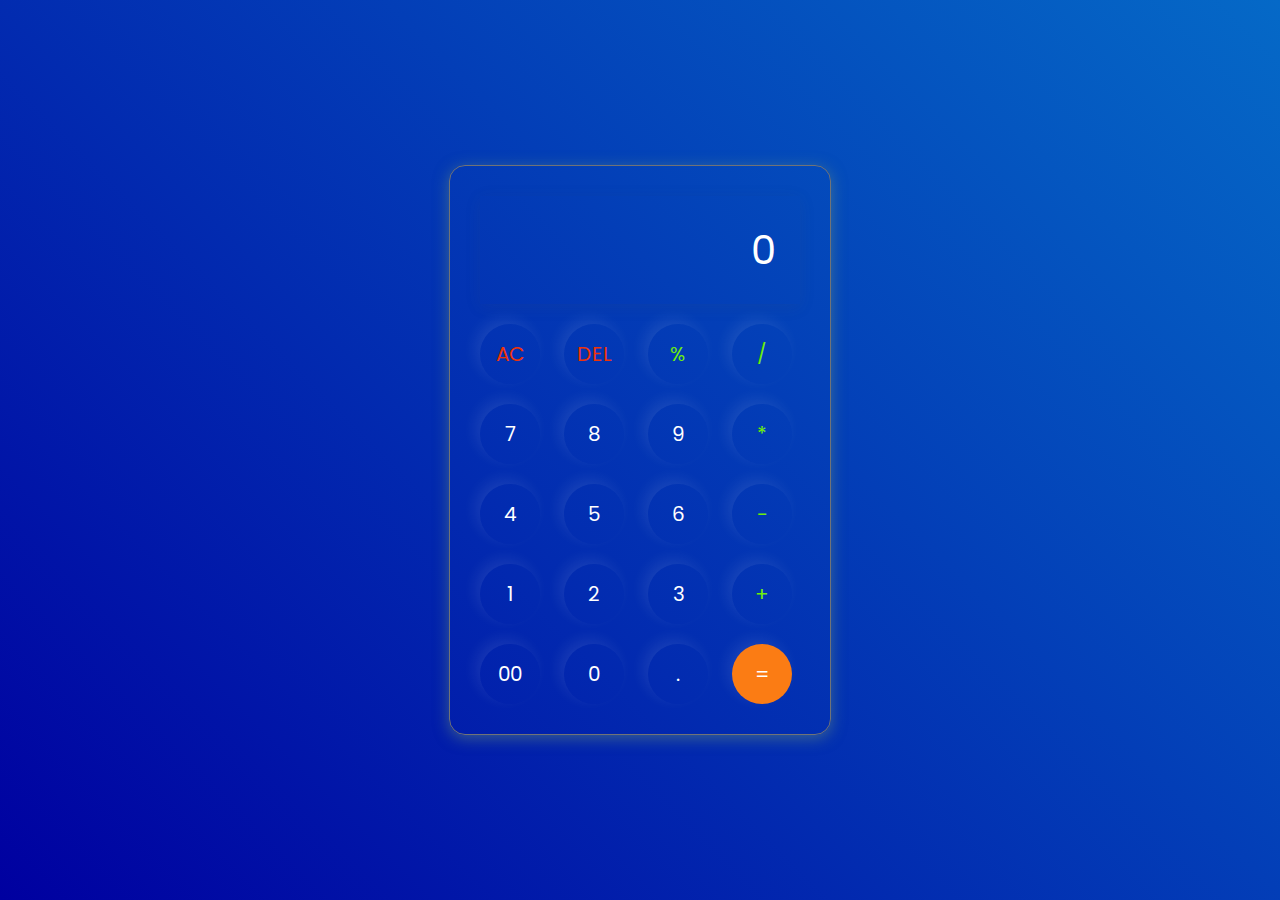
==== index.html @ c2c16732 "Calculator" ====
<!DOCTYPE html>
<html lang="en">
<head>
    <meta charset="UTF-8">
    <meta name="viewport" content="width=device-width, initial-scale=1.0">
    <link rel="stylesheet" href="style.css">
    <title>Calculator | Fahad Khan</title>
</head>
<body>
    <div class="calculator">
        <input type="text" placeholder="0" id="inputBox">
        <div>
            <button class="remove">AC</button>
            <button class="remove">DEL</button>
            <button class="operator">%</button>
            <button class="operator">/</button>
        </div>
        <div>
            <button>7</button>
            <button>8</button>
            <button>9</button>
            <button class="operator">*</button>
        </div>
        <div>
            <button>4</button>
            <button>5</button>
            <button>6</button>
            <button class="operator">-</button>
        </div>
        <div>
            <button>1</button>
            <button>2</button>
            <button>3</button>
            <button class="operator">+</button>
        </div>
        <div>
            <button>00</button>
            <button>0</button>
            <button>.</button>
            <button class="equalBtn">=</button>
        </div>
    </div>
    <script src = "script.js"></script>
</body>
</html>
---- style.css ----
@import url('https://fonts.googleapis.com/css2?family=Poppins:wght@500&display=swap');

*{
    margin: 0;
    padding: 0;
    box-sizing: border-box ;
    font-family: 'Poppins', sans-serif;
}

body{
    width: 100vw;
    height: 100vh;
    display: flex;
    justify-content: center;
    align-items: center;
    background: linear-gradient( 45deg,#0000A0,#0569C7);
}

.calculator{
    border: 1px solid #717377;
    padding: 20px;
    border-radius: 16px;
    background-color: transparent;
    box-shadow: 0px 3px 15px rgba(113, 155, 119, 0.5) ;
}

input{
    width: 320px;
    border: none;
    padding: 24px;
    margin: 10px;
    background: transparent;
    box-shadow: 0px 3px 15px rgba(84, 84, 84, 0.1);
    font-size: 40px;
    text-align: right;
    cursor: text;
    color: #ffffff;
}

input::placeholder{
    color: #ffffff;
}

button{
    width: 60px;
    border: none;
    height: 60px;
    margin: 10px;
    border-radius: 50px;
    background: transparent;
    color: #ffffff;
    font-size: 20px;
    box-shadow: -5px -5px 15px rgba(255,255,255, 0.09);
    cursor: pointer;
}

.equalBtn{
    background-color: #fb7c14;
}

.operator{
    color: #6dee0a;
}

.remove{
    color: #ee3309;
}
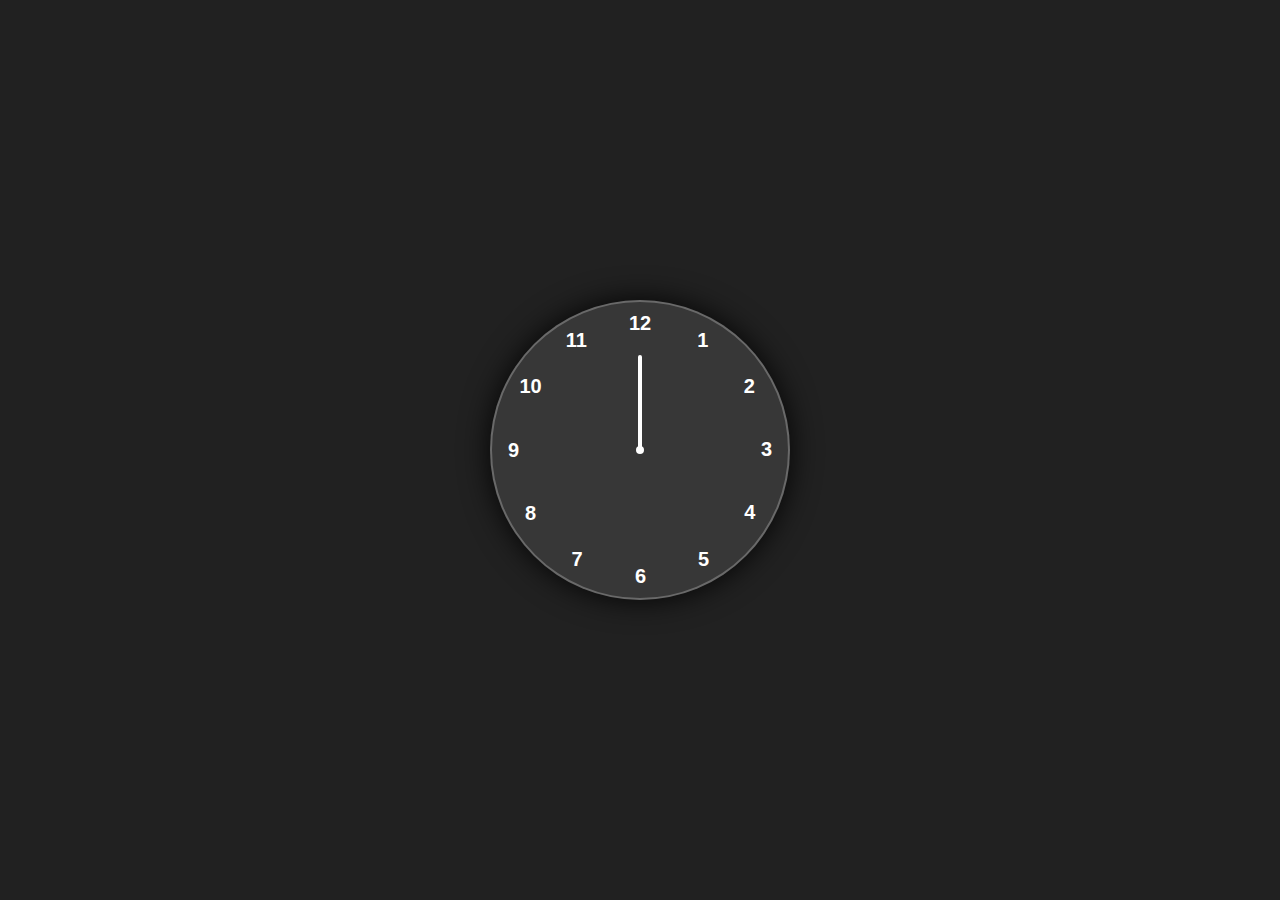
==== commit 6009b42b: "add clock" ====
--- a/index.html
+++ b/index.html
@@ -1,45 +1,41 @@
-<!DOCTYPE html>
-<html lang="en">
-<head>
-    <meta charset="UTF-8">
-    <meta name="viewport" content="width=device-width, initial-scale=1.0">
-    <link rel="stylesheet" href="style.css">
-    <title>Calculator | Fahad Khan</title>
-</head>
-<body>
-    <div class="calculator">
-        <input type="text" placeholder="0" id="inputBox">
-        <div>
-            <button class="remove">AC</button>
-            <button class="remove">DEL</button>
-            <button class="operator">%</button>
-            <button class="operator">/</button>
-        </div>
-        <div>
-            <button>7</button>
-            <button>8</button>
-            <button>9</button>
-            <button class="operator">*</button>
-        </div>
-        <div>
-            <button>4</button>
-            <button>5</button>
-            <button>6</button>
-            <button class="operator">-</button>
-        </div>
-        <div>
-            <button>1</button>
-            <button>2</button>
-            <button>3</button>
-            <button class="operator">+</button>
-        </div>
-        <div>
-            <button>00</button>
-            <button>0</button>
-            <button>.</button>
-            <button class="equalBtn">=</button>
-        </div>
-    </div>
-    <script src = "script.js"></script>
-</body>
+<!DOCTYPE html>
+<html lang="en">
+  <head>
+    <meta charset="UTF-8" />
+    <meta http-equiv="X-UA-Compatible" content="IE=edge" />
+    <meta name="viewport" content="width=device-width, initial-scale=1.0" />
+    <link rel="stylesheet" href="style.css" />
+    <title>Analog Clock</title>
+  </head>
+
+  <body>
+    <div class="container">
+      <div class="clock">
+        <div style="--clr: #ff3d58; --h: 70px" id="hour" class="hand">
+          <i></i>
+        </div>
+        <div style="--clr: #00a6ff; --h: 85px" id="min" class="hand">
+          <i></i>
+        </div>
+        <div style="--clr: #ffffff; --h: 95px" id="sec" class="hand">
+          <i></i>
+        </div>
+
+        <span style="--i: 1"><b>1</b></span>
+        <span style="--i: 2"><b>2</b></span>
+        <span style="--i: 3"><b>3</b></span>
+        <span style="--i: 4"><b>4</b></span>
+        <span style="--i: 5"><b>5</b></span>
+        <span style="--i: 6"><b>6</b></span>
+        <span style="--i: 7"><b>7</b></span>
+        <span style="--i: 8"><b>8</b></span>
+        <span style="--i: 9"><b>9</b></span>
+        <span style="--i: 10"><b>10</b></span>
+        <span style="--i: 11"><b>11</b></span>
+        <span style="--i: 12"><b>12</b></span>
+      </div>
+    </div>
+
+    <script src="script.js"></script>
+  </body>
 </html>--- a/style.css
+++ b/style.css
@@ -1,67 +1,69 @@
-@import url('https://fonts.googleapis.com/css2?family=Poppins:wght@500&display=swap');
-
-*{
-    margin: 0;
-    padding: 0;
-    box-sizing: border-box ;
-    font-family: 'Poppins', sans-serif;
-}
-
-body{
-    width: 100vw;
-    height: 100vh;
-    display: flex;
-    justify-content: center;
-    align-items: center;
-    background: linear-gradient( 45deg,#0000A0,#0569C7);
-}
-
-.calculator{
-    border: 1px solid #717377;
-    padding: 20px;
-    border-radius: 16px;
-    background-color: transparent;
-    box-shadow: 0px 3px 15px rgba(113, 155, 119, 0.5) ;
-}
-
-input{
-    width: 320px;
-    border: none;
-    padding: 24px;
-    margin: 10px;
-    background: transparent;
-    box-shadow: 0px 3px 15px rgba(84, 84, 84, 0.1);
-    font-size: 40px;
-    text-align: right;
-    cursor: text;
-    color: #ffffff;
-}
-
-input::placeholder{
-    color: #ffffff;
-}
-
-button{
-    width: 60px;
-    border: none;
-    height: 60px;
-    margin: 10px;
-    border-radius: 50px;
-    background: transparent;
-    color: #ffffff;
-    font-size: 20px;
-    box-shadow: -5px -5px 15px rgba(255,255,255, 0.09);
-    cursor: pointer;
-}
-
-.equalBtn{
-    background-color: #fb7c14;
-}
-
-.operator{
-    color: #6dee0a;
-}
-
-.remove{
-    color: #ee3309;
+*{
+    margin: 0;
+    padding: 0;
+    box-sizing: border-box;
+    font-family: sans-serif;
+    color: #ffffff;
+}
+
+body{
+    display: flex;
+    justify-content: center;
+    align-items: center;
+    min-height: 100vh;
+    background-color: #212121;
+}
+
+.container{
+    position: relative;
+}
+
+.clock{
+    width: 300px;
+    height: 300px;
+    border-radius: 50%;
+    background-color: rgba(255, 255, 255, 0.1);
+    border: 2px solid rgba(255, 255, 255, 0.25);
+    box-shadow: 0px 0px 30px rgba(0, 0, 0, 0.9);
+    display: flex;
+    justify-content: center;
+    align-items: center;
+}
+
+.clock span{
+    position: absolute;
+    transform: rotate(calc(30deg * var(--i))); 
+    inset: 12px;
+    text-align: center;
+}
+
+.clock span b{
+    transform: rotate(calc(-30deg * var(--i)));
+    display: inline-block;
+    font-size: 20px;
+}
+
+.clock::before{
+    content: '';
+    position: absolute;
+    width: 8px;
+    height: 8px;
+    border-radius: 50%;
+    background-color: #fff;
+    z-index: 2;
+}
+
+.hand{
+    position: absolute;
+    display: flex;
+    justify-content: center;
+    align-items: flex-end;
+    transform-origin: bottom;
+}
+.hand i{
+    position: absolute;
+    background-color: var(--clr);
+    width: 4px;
+    height: var(--h);
+    border-radius: 8px;
 }